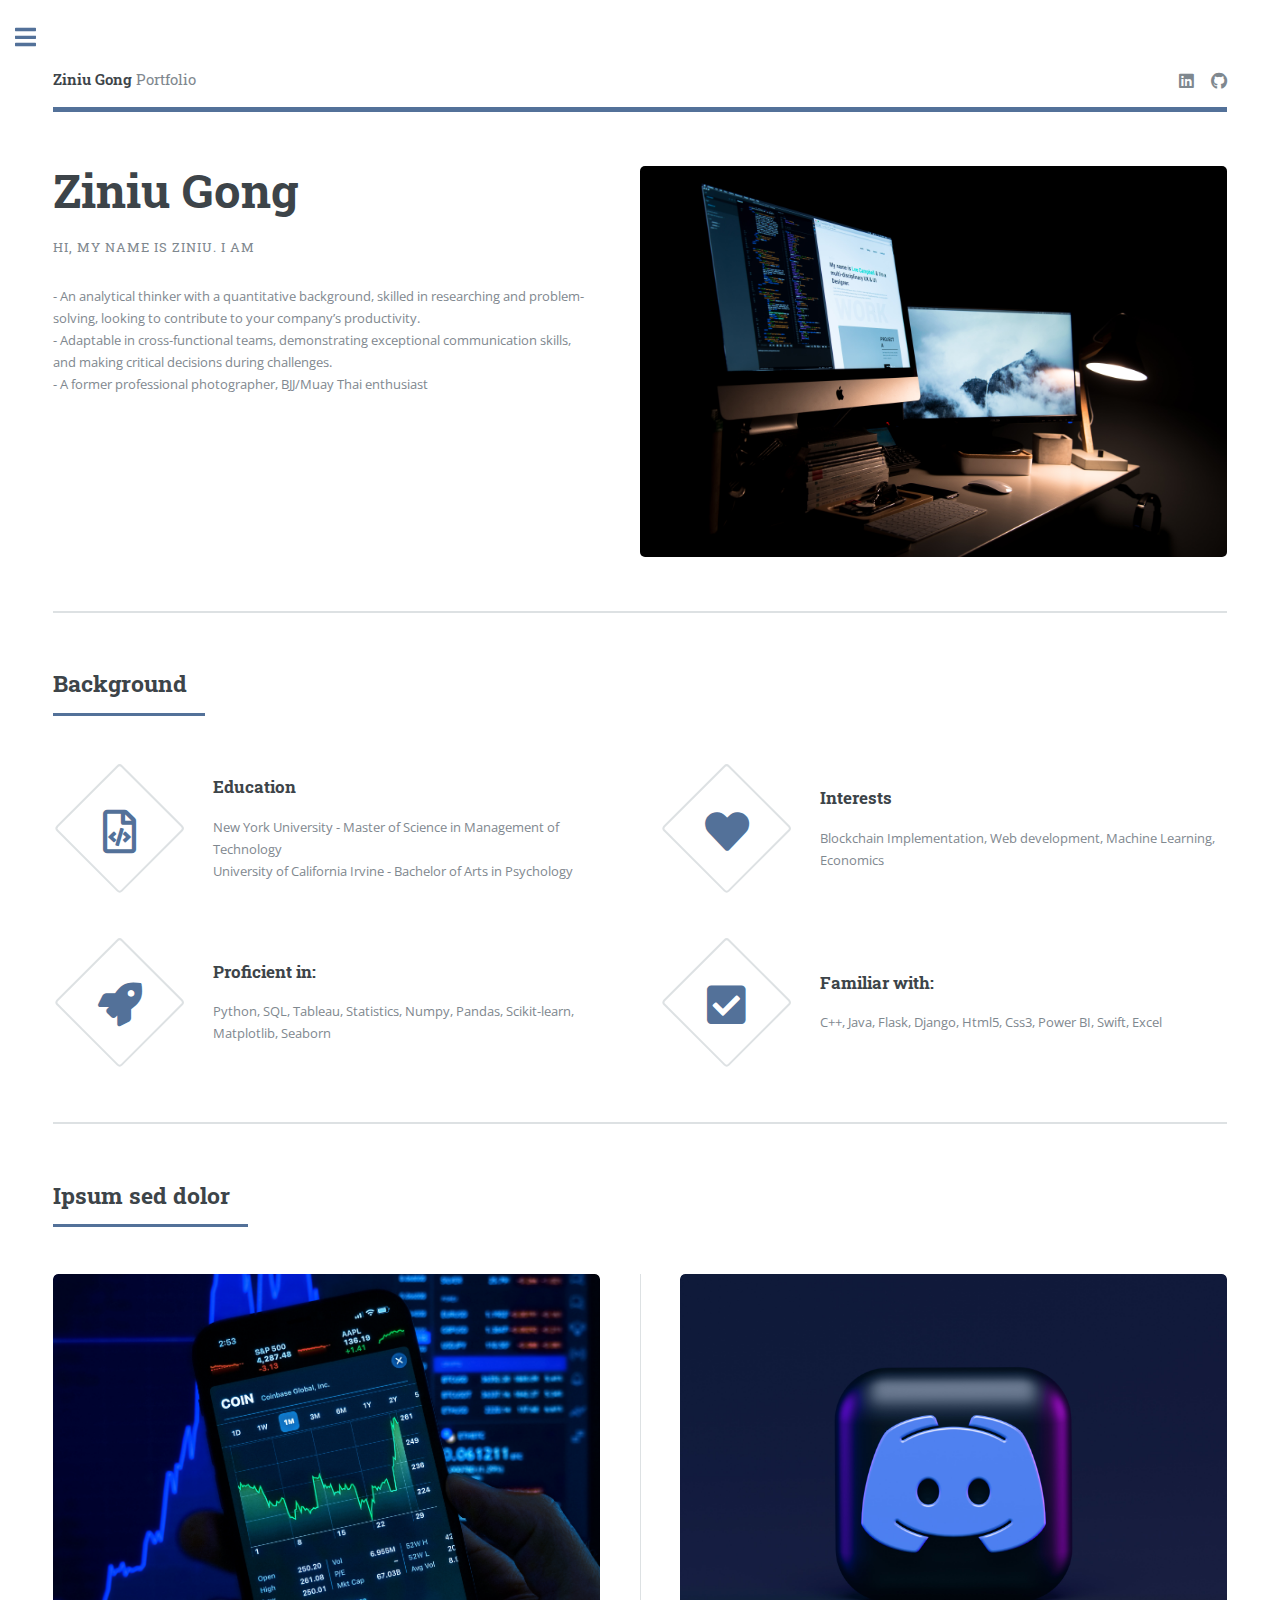
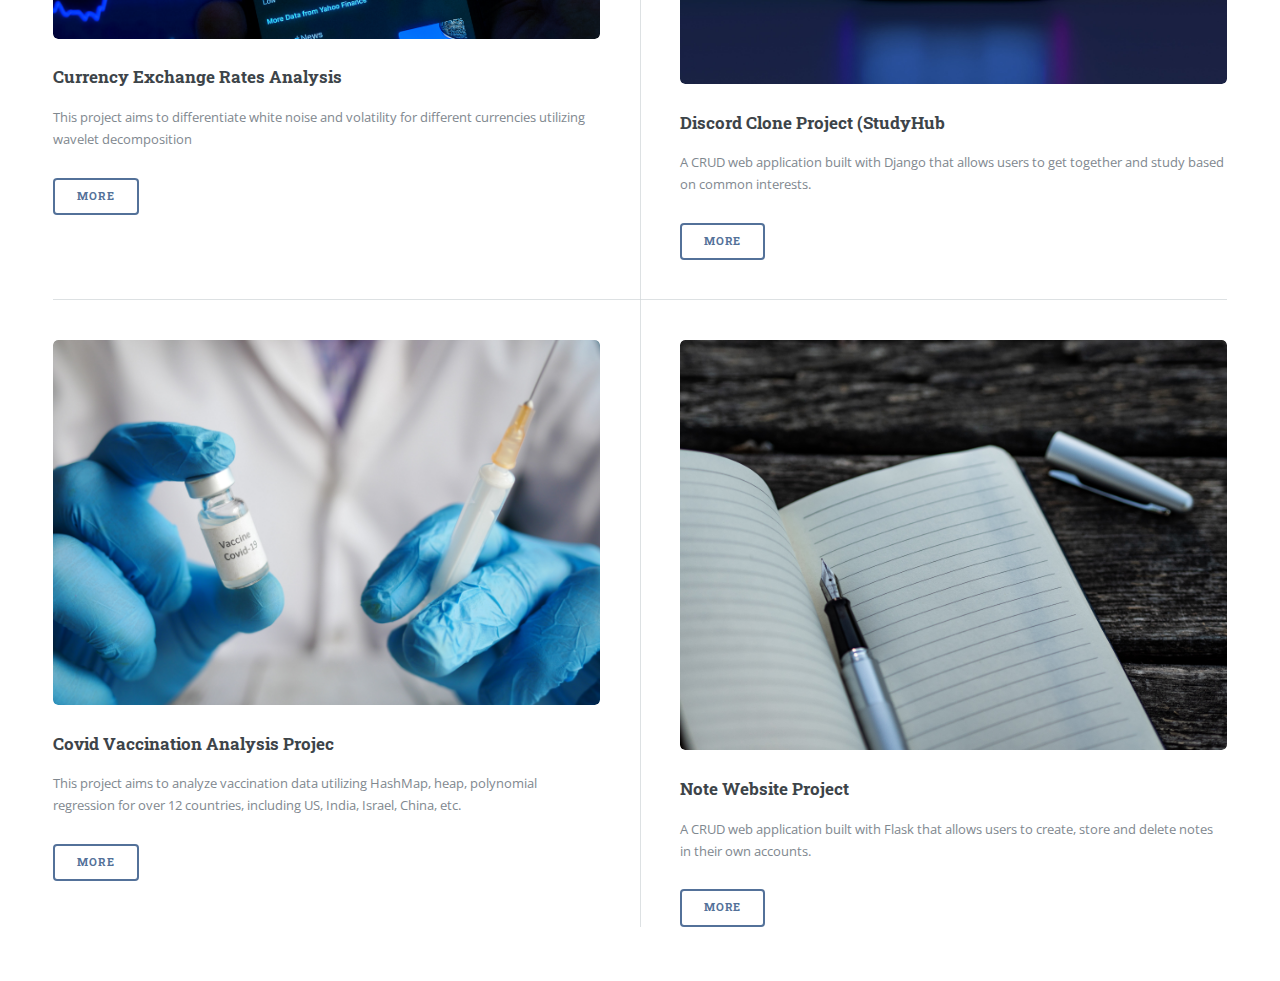
==== index.html @ 68c3d1ac "first commit" ====
<!DOCTYPE HTML>
<!--
	Editorial by HTML5 UP
	html5up.net | @ajlkn
	Free for personal and commercial use under the CCA 3.0 license (html5up.net/license)
-->
<html>
	<head>
		<title>Ziniu Gong</title>
		<meta charset="utf-8" />
		<meta name="viewport" content="width=device-width, initial-scale=1, user-scalable=no" />
		<link rel="stylesheet" href="assets/css/main.css" />
	</head>
	<body class="is-preload">

		<!-- Wrapper -->
			<div id="wrapper">

				<!-- Main -->
					<div id="main">
						<div class="inner">

							<!-- Header -->
								<header id="header">
									<a href="index.html" class="logo"><strong>Ziniu Gong</strong> Portfolio</a>
									<ul class="icons">

										<li><a href="https://www.linkedin.com/in/ziniu-gong-78813a186/" class="icon brands fa-linkedin"><span class="label">LinkedIn</span></a></li>
										<li><a href="https://github.com/gongzn" class="icon brands fa-github"><span class="label">Github</span></a></li>

									</ul>
								</header>

							<!-- Banner -->
								<section id="banner">
									<div class="content">
										<header>
											<h1>Ziniu Gong<br />
											</h1>
											<p>Hi, my name is Ziniu. I am</p>
										</header>
										<p>- An analytical thinker with a quantitative background, skilled in researching and problem-solving, looking to contribute to your company’s productivity.<br />
											- Adaptable in cross-functional teams, demonstrating exceptional communication skills, and making critical decisions during challenges. <br />
											- A former professional photographer, BJJ/Muay Thai enthusiast
											

										</p>
										<!-- <ul class="actions">
											<li><a href="#" class="button big">Projects</a></li>
										</ul> -->
									</div>
									<span class="image object">
										<img src="images/sub.jpg" alt="" />
									</span>
								</section>

							<!-- Section -->
								<section>
									<header class="major">
										<h2>Background</h2>
									</header>
									<div class="features">
										<article>
											<span class="icon fa-file-code"></span>
											<div class="content">
												<h3>Education</h3>
												<p>
													New York University - Master of Science in Management of Technology<br/>
													University of California Irvine - Bachelor of Arts in Psychology
												</p>
											</div>
										</article>
										<article>
											<span class="icon solid fa-heart"></span>
											<div class="content">
												<h3>Interests</h3>
												<p>Blockchain Implementation, Web development, Machine Learning, Economics</p>
											</div>
										</article>
										<article>
											<span class="icon solid fa-rocket"></span>
											<div class="content">
												<h3>Proficient in:</h3>
												<p>Python, SQL, Tableau, Statistics, Numpy, Pandas, Scikit-learn, Matplotlib, Seaborn </p>
											</div>
										</article>
										<article>
											<span class="icon solid fa-check-square"></span>
											<div class="content">
												<h3>Familiar with:</h3>
												<p>C++, Java, Flask, Django, Html5, Css3, Power BI, Swift, Excel</p>
											</div>
										</article>
									</div>
								</section>

							<!-- Section -->
								<section>
									<header class="major">
										<h2>Ipsum sed dolor</h2>
									</header>
									<div class="posts">
										<article>
											<a href="project_fin.html" class="image"><img src="images/finance.jpg" alt="" /></a>
											<h3>Currency Exchange Rates Analysis</h3>
											<p>This project aims to differentiate white noise and volatility for different currencies utilizing wavelet decomposition</p>			
											<ul class="actions">
												<li><a href="project_fin.html" class="button">More</a></li>
											</ul>
										</article>
										<article>
											<a href="project_dis.html" class="image"><img src="images/dis.jpg" alt="" /></a>
											<h3>Discord Clone Project (StudyHub</h3>
											<p>A CRUD web application built with Django that allows users to get together and study based on common interests.
												<ul class="actions">
												<li><a href="project_dis.html" class="button">More</a></li>
											</ul>
										</article>
										<article>
											<a href="project_vac.html" class="image"><img src="images/vac.jpg" alt="" /></a>
											<h3>Covid Vaccination Analysis Projec</h3>
											<p>This project aims to analyze vaccination data utilizing HashMap, heap, polynomial regression for over 12 countries, including US, India, Israel, China, etc. 
												<ul class="actions">
												<li><a href="project_vac.html" class="button">More</a></li>
											</ul>
										</article>
										<article>
											<a href="project_note.html" class="image"><img src="images/note.jpg" alt="" /></a>
											<h3>Note Website Project</h3>
											<p>A CRUD web application built with Flask that allows users to create, store and delete notes in their own accounts.
											</p>
											<ul class="actions">
												<li><a href="project_note.html" class="button">More</a></li>
											</ul>
										</article>
										
									</div>
								</section>

						</div>
					</div>

				<!-- Sidebar -->
					<div id="sidebar">
						<div class="inner">

							<!-- Search -->
								<!-- <section id="search" class="alt">
									<form method="post" action="#">
										<input type="text" name="query" id="query" placeholder="Search" />
									</form>
								</section> -->

							<!-- Menu -->
								<nav id="menu">
									<header class="major">
										<h2>Menu</h2>
									</header>
									<ul>
										<li><a href="index.html">Homepage</a></li>
										<!-- <li><a href="projects.html">Data Analytics</a></li> -->
										<!-- <li><a href="elements.html">Elements</a></li> -->
										<li>
											<span class="opener">Data Analytics Projects</span>
											<ul>
												<li><a href="project_fin.html">Currency Exchange Rates Analysis</a></li>
												<li><a href="project_vac.html">Covid Vaccination Analysis Project</a></li>
											</ul>
										</li>
										<li>
											<span class="opener">Data visualization (Tableau)</span>
											<ul>
												<li><a href="project_rev.html">Company Revenue Analysis</a></li>
												<li><a href="project_nba.html">Analysis of Modern NBA Trends</a></li>
											</ul>
										</li>

										<li>
											<span class="opener">Web Development Projects</span>
											<ul>
												<li><a href="project_note.html">To-do Website</a></li>
												<li><a href="project_dis.html">Discord Clone Project (StudyHub)</a></li>
											</ul>
										</li>
										<!-- <li><a href="#">Maximus Erat</a></li> -->
									</ul>
								</nav>

							<!-- Section -->
								

							<!-- Section -->
								<section>
									<header class="major">
										<h2>Contact</h2>
									</header>
									<p>Please shoot me an Email if there's any questions!</p>
									<ul class="contact">
										<li class="icon solid fa-envelope"><a href="#">gongzn15@gmail.com</a></li>
										<li class="icon solid fa-phone">(408) 628-8946</li>
										<li class="icon solid fa-home">
										Brooklyn, NY</li>
									</ul>
								</section>

							<!-- Footer -->
								<footer id="footer">
									<p class="copyright">&copy; Design: <a href="https://html5up.net">HTML5 UP</a>.</p>
								</footer>

						</div>
					</div>

			</div>

		<!-- Scripts -->
			<script src="assets/js/jquery.min.js"></script>
			<script src="assets/js/browser.min.js"></script>
			<script src="assets/js/breakpoints.min.js"></script>
			<script src="assets/js/util.js"></script>
			<script src="assets/js/main.js"></script>

	</body>
</html>
---- assets/css/main.css ----
@import url(fontawesome-all.min.css);
@import url("https://fonts.googleapis.com/css?family=Open+Sans:400,600,400italic,600italic|Roboto+Slab:400,700");
/*
	Editorial by HTML5 UP
	html5up.net | @ajlkn
	Free for personal and commercial use under the CCA 3.0 license (html5up.net/license)
*/
html, body, div, span, applet, object,
iframe, h1, h2, h3, h4, h5, h6, p, blockquote,
pre, a, abbr, acronym, address, big, cite,
code, del, dfn, em, img, ins, kbd, q, s, samp,
small, strike, strong, sub, sup, tt, var, b,
u, i, center, dl, dt, dd, ol, ul, li, fieldset,
form, label, legend, table, caption, tbody,
tfoot, thead, tr, th, td, article, aside,
canvas, details, embed, figure, figcaption,
footer, header, hgroup, menu, nav, output, ruby,
section, summary, time, mark, audio, video {
  margin: 0;
  padding: 0;
  border: 0;
  font-size: 100%;
  font: inherit;
  vertical-align: baseline; }

article, aside, details, figcaption, figure,
footer, header, hgroup, menu, nav, section {
  display: block; }

body {
  line-height: 1; }

ol, ul {
  list-style: none; }

blockquote, q {
  quotes: none; }
  blockquote:before, blockquote:after, q:before, q:after {
    content: '';
    content: none; }

table {
  border-collapse: collapse;
  border-spacing: 0; }

body {
  -webkit-text-size-adjust: none; }

mark {
  background-color: transparent;
  color: inherit; }

input::-moz-focus-inner {
  border: 0;
  padding: 0; }

input, select, textarea {
  -moz-appearance: none;
  -webkit-appearance: none;
  -ms-appearance: none;
  appearance: none; }

/* Basic */
@-ms-viewport {
  width: device-width; }

body {
  -ms-overflow-style: scrollbar; }

@media screen and (max-width: 480px) {
  html, body {
    min-width: 320px; } }

html {
  box-sizing: border-box; }

*, *:before, *:after {
  box-sizing: inherit; }

body {
  background: #ffffff; }
  body.is-preload *, body.is-preload *:before, body.is-preload *:after, body.is-resizing *, body.is-resizing *:before, body.is-resizing *:after {
    -moz-animation: none !important;
    -webkit-animation: none !important;
    -ms-animation: none !important;
    animation: none !important;
    -moz-transition: none !important;
    -webkit-transition: none !important;
    -ms-transition: none !important;
    transition: none !important; }

/* Type */
body, input, select, textarea {
  color: #7f888f;
  font-family: "Open Sans", sans-serif;
  font-size: 13pt;
  font-weight: 400;
  line-height: 1.65; }
  @media screen and (max-width: 1680px) {
    body, input, select, textarea {
      font-size: 11pt; } }
  @media screen and (max-width: 1280px) {
    body, input, select, textarea {
      font-size: 10pt; } }
  @media screen and (max-width: 360px) {
    body, input, select, textarea {
      font-size: 9pt; } }

a {
  -moz-transition: color 0.2s ease-in-out, border-bottom-color 0.2s ease-in-out;
  -webkit-transition: color 0.2s ease-in-out, border-bottom-color 0.2s ease-in-out;
  -ms-transition: color 0.2s ease-in-out, border-bottom-color 0.2s ease-in-out;
  transition: color 0.2s ease-in-out, border-bottom-color 0.2s ease-in-out;
  border-bottom: dotted 1px;
  color: #537199;
  text-decoration: none; }
  a:hover {
    border-bottom-color: #537199;
    color: #537199 !important; }
    a:hover strong {
      color: inherit; }

strong, b {
  color: #3d4449;
  font-weight: 600; }

em, i {
  font-style: italic; }

p {
  margin: 0 0 2em 0; }

h1, h2, h3, h4, h5, h6 {
  color: #3d4449;
  font-family: "Roboto Slab", serif;
  font-weight: 700;
  line-height: 1.5;
  margin: 0 0 1em 0; }
  h1 a, h2 a, h3 a, h4 a, h5 a, h6 a {
    color: inherit;
    text-decoration: none;
    border-bottom: 0; }

h1 {
  font-size: 4em;
  margin: 0 0 0.5em 0;
  line-height: 1.3; }

h2 {
  font-size: 1.75em; }

h3 {
  font-size: 1.25em; }

h4 {
  font-size: 1.1em; }

h5 {
  font-size: 0.9em; }

h6 {
  font-size: 0.7em; }

@media screen and (max-width: 1680px) {
  h1 {
    font-size: 3.5em; } }

@media screen and (max-width: 980px) {
  h1 {
    font-size: 3.25em; } }

@media screen and (max-width: 736px) {
  h1 {
    font-size: 2em;
    line-height: 1.4; }
  h2 {
    font-size: 1.5em; } }

sub {
  font-size: 0.8em;
  position: relative;
  top: 0.5em; }

sup {
  font-size: 0.8em;
  position: relative;
  top: -0.5em; }

blockquote {
  border-left: solid 3px rgba(210, 215, 217, 0.75);
  font-style: italic;
  margin: 0 0 2em 0;
  padding: 0.5em 0 0.5em 2em; }

code {
  background: rgba(230, 235, 237, 0.25);
  border-radius: 0.375em;
  border: solid 1px rgba(210, 215, 217, 0.75);
  font-family: "Courier New", monospace;
  font-size: 0.9em;
  margin: 0 0.25em;
  padding: 0.25em 0.65em; }

pre {
  -webkit-overflow-scrolling: touch;
  font-family: "Courier New", monospace;
  font-size: 0.9em;
  margin: 0 0 2em 0; }
  pre code {
    display: block;
    line-height: 1.75;
    padding: 1em 1.5em;
    overflow-x: auto; }

hr {
  border: 0;
  border-bottom: solid 1px rgba(210, 215, 217, 0.75);
  margin: 2em 0; }
  hr.major {
    margin: 3em 0; }

.align-left {
  text-align: left; }

.align-center {
  text-align: center; }

.align-right {
  text-align: right; }

/* Row */
.row {
  display: flex;
  flex-wrap: wrap;
  box-sizing: border-box;
  align-items: stretch; }
  .row > * {
    box-sizing: border-box; }
  .row.gtr-uniform > * > :last-child {
    margin-bottom: 0; }
  .row.aln-left {
    justify-content: flex-start; }
  .row.aln-center {
    justify-content: center; }
  .row.aln-right {
    justify-content: flex-end; }
  .row.aln-top {
    align-items: flex-start; }
  .row.aln-middle {
    align-items: center; }
  .row.aln-bottom {
    align-items: flex-end; }
  .row > .imp {
    order: -1; }
  .row > .col-1 {
    width: 8.33333%; }
  .row > .off-1 {
    margin-left: 8.33333%; }
  .row > .col-2 {
    width: 16.66667%; }
  .row > .off-2 {
    margin-left: 16.66667%; }
  .row > .col-3 {
    width: 25%; }
  .row > .off-3 {
    margin-left: 25%; }
  .row > .col-4 {
    width: 33.33333%; }
  .row > .off-4 {
    margin-left: 33.33333%; }
  .row > .col-5 {
    width: 41.66667%; }
  .row > .off-5 {
    margin-left: 41.66667%; }
  .row > .col-6 {
    width: 50%; }
  .row > .off-6 {
    margin-left: 50%; }
  .row > .col-7 {
    width: 58.33333%; }
  .row > .off-7 {
    margin-left: 58.33333%; }
  .row > .col-8 {
    width: 66.66667%; }
  .row > .off-8 {
    margin-left: 66.66667%; }
  .row > .col-9 {
    width: 75%; }
  .row > .off-9 {
    margin-left: 75%; }
  .row > .col-10 {
    width: 83.33333%; }
  .row > .off-10 {
    margin-left: 83.33333%; }
  .row > .col-11 {
    width: 91.66667%; }
  .row > .off-11 {
    margin-left: 91.66667%; }
  .row > .col-12 {
    width: 100%; }
  .row > .off-12 {
    margin-left: 100%; }
  .row.gtr-0 {
    margin-top: 0;
    margin-left: 0em; }
    .row.gtr-0 > * {
      padding: 0 0 0 0em; }
    .row.gtr-0.gtr-uniform {
      margin-top: 0em; }
      .row.gtr-0.gtr-uniform > * {
        padding-top: 0em; }
  .row.gtr-25 {
    margin-top: 0;
    margin-left: -0.375em; }
    .row.gtr-25 > * {
      padding: 0 0 0 0.375em; }
    .row.gtr-25.gtr-uniform {
      margin-top: -0.375em; }
      .row.gtr-25.gtr-uniform > * {
        padding-top: 0.375em; }
  .row.gtr-50 {
    margin-top: 0;
    margin-left: -0.75em; }
    .row.gtr-50 > * {
      padding: 0 0 0 0.75em; }
    .row.gtr-50.gtr-uniform {
      margin-top: -0.75em; }
      .row.gtr-50.gtr-uniform > * {
        padding-top: 0.75em; }
  .row {
    margin-top: 0;
    margin-left: -1.5em; }
    .row > * {
      padding: 0 0 0 1.5em; }
    .row.gtr-uniform {
      margin-top: -1.5em; }
      .row.gtr-uniform > * {
        padding-top: 1.5em; }
  .row.gtr-150 {
    margin-top: 0;
    margin-left: -2.25em; }
    .row.gtr-150 > * {
      padding: 0 0 0 2.25em; }
    .row.gtr-150.gtr-uniform {
      margin-top: -2.25em; }
      .row.gtr-150.gtr-uniform > * {
        padding-top: 2.25em; }
  .row.gtr-200 {
    margin-top: 0;
    margin-left: -3em; }
    .row.gtr-200 > * {
      padding: 0 0 0 3em; }
    .row.gtr-200.gtr-uniform {
      margin-top: -3em; }
      .row.gtr-200.gtr-uniform > * {
        padding-top: 3em; }
  @media screen and (max-width: 1680px) {
    .row {
      display: flex;
      flex-wrap: wrap;
      box-sizing: border-box;
      align-items: stretch; }
      .row > * {
        box-sizing: border-box; }
      .row.gtr-uniform > * > :last-child {
        margin-bottom: 0; }
      .row.aln-left {
        justify-content: flex-start; }
      .row.aln-center {
        justify-content: center; }
      .row.aln-right {
        justify-content: flex-end; }
      .row.aln-top {
        align-items: flex-start; }
      .row.aln-middle {
        align-items: center; }
      .row.aln-bottom {
        align-items: flex-end; }
      .row > .imp-xlarge {
        order: -1; }
      .row > .col-1-xlarge {
        width: 8.33333%; }
      .row > .off-1-xlarge {
        margin-left: 8.33333%; }
      .row > .col-2-xlarge {
        width: 16.66667%; }
      .row > .off-2-xlarge {
        margin-left: 16.66667%; }
      .row > .col-3-xlarge {
        width: 25%; }
      .row > .off-3-xlarge {
        margin-left: 25%; }
      .row > .col-4-xlarge {
        width: 33.33333%; }
      .row > .off-4-xlarge {
        margin-left: 33.33333%; }
      .row > .col-5-xlarge {
        width: 41.66667%; }
      .row > .off-5-xlarge {
        margin-left: 41.66667%; }
      .row > .col-6-xlarge {
        width: 50%; }
      .row > .off-6-xlarge {
        margin-left: 50%; }
      .row > .col-7-xlarge {
        width: 58.33333%; }
      .row > .off-7-xlarge {
        margin-left: 58.33333%; }
      .row > .col-8-xlarge {
        width: 66.66667%; }
      .row > .off-8-xlarge {
        margin-left: 66.66667%; }
      .row > .col-9-xlarge {
        width: 75%; }
      .row > .off-9-xlarge {
        margin-left: 75%; }
      .row > .col-10-xlarge {
        width: 83.33333%; }
      .row > .off-10-xlarge {
        margin-left: 83.33333%; }
      .row > .col-11-xlarge {
        width: 91.66667%; }
      .row > .off-11-xlarge {
        margin-left: 91.66667%; }
      .row > .col-12-xlarge {
        width: 100%; }
      .row > .off-12-xlarge {
        margin-left: 100%; }
      .row.gtr-0 {
        margin-top: 0;
        margin-left: 0em; }
        .row.gtr-0 > * {
          padding: 0 0 0 0em; }
        .row.gtr-0.gtr-uniform {
          margin-top: 0em; }
          .row.gtr-0.gtr-uniform > * {
            padding-top: 0em; }
      .row.gtr-25 {
        margin-top: 0;
        margin-left: -0.375em; }
        .row.gtr-25 > * {
          padding: 0 0 0 0.375em; }
        .row.gtr-25.gtr-uniform {
          margin-top: -0.375em; }
          .row.gtr-25.gtr-uniform > * {
            padding-top: 0.375em; }
      .row.gtr-50 {
        margin-top: 0;
        margin-left: -0.75em; }
        .row.gtr-50 > * {
          padding: 0 0 0 0.75em; }
        .row.gtr-50.gtr-uniform {
          margin-top: -0.75em; }
          .row.gtr-50.gtr-uniform > * {
            padding-top: 0.75em; }
      .row {
        margin-top: 0;
        margin-left: -1.5em; }
        .row > * {
          padding: 0 0 0 1.5em; }
        .row.gtr-uniform {
          margin-top: -1.5em; }
          .row.gtr-uniform > * {
            padding-top: 1.5em; }
      .row.gtr-150 {
        margin-top: 0;
        margin-left: -2.25em; }
        .row.gtr-150 > * {
          padding: 0 0 0 2.25em; }
        .row.gtr-150.gtr-uniform {
          margin-top: -2.25em; }
          .row.gtr-150.gtr-uniform > * {
            padding-top: 2.25em; }
      .row.gtr-200 {
        margin-top: 0;
        margin-left: -3em; }
        .row.gtr-200 > * {
          padding: 0 0 0 3em; }
        .row.gtr-200.gtr-uniform {
          margin-top: -3em; }
          .row.gtr-200.gtr-uniform > * {
            padding-top: 3em; } }
  @media screen and (max-width: 1280px) {
    .row {
      display: flex;
      flex-wrap: wrap;
      box-sizing: border-box;
      align-items: stretch; }
      .row > * {
        box-sizing: border-box; }
      .row.gtr-uniform > * > :last-child {
        margin-bottom: 0; }
      .row.aln-left {
        justify-content: flex-start; }
      .row.aln-center {
        justify-content: center; }
      .row.aln-right {
        justify-content: flex-end; }
      .row.aln-top {
        align-items: flex-start; }
      .row.aln-middle {
        align-items: center; }
      .row.aln-bottom {
        align-items: flex-end; }
      .row > .imp-large {
        order: -1; }
      .row > .col-1-large {
        width: 8.33333%; }
      .row > .off-1-large {
        margin-left: 8.33333%; }
      .row > .col-2-large {
        width: 16.66667%; }
      .row > .off-2-large {
        margin-left: 16.66667%; }
      .row > .col-3-large {
        width: 25%; }
      .row > .off-3-large {
        margin-left: 25%; }
      .row > .col-4-large {
        width: 33.33333%; }
      .row > .off-4-large {
        margin-left: 33.33333%; }
      .row > .col-5-large {
        width: 41.66667%; }
      .row > .off-5-large {
        margin-left: 41.66667%; }
      .row > .col-6-large {
        width: 50%; }
      .row > .off-6-large {
        margin-left: 50%; }
      .row > .col-7-large {
        width: 58.33333%; }
      .row > .off-7-large {
        margin-left: 58.33333%; }
      .row > .col-8-large {
        width: 66.66667%; }
      .row > .off-8-large {
        margin-left: 66.66667%; }
      .row > .col-9-large {
        width: 75%; }
      .row > .off-9-large {
        margin-left: 75%; }
      .row > .col-10-large {
        width: 83.33333%; }
      .row > .off-10-large {
        margin-left: 83.33333%; }
      .row > .col-11-large {
        width: 91.66667%; }
      .row > .off-11-large {
        margin-left: 91.66667%; }
      .row > .col-12-large {
        width: 100%; }
      .row > .off-12-large {
        margin-left: 100%; }
      .row.gtr-0 {
        margin-top: 0;
        margin-left: 0em; }
        .row.gtr-0 > * {
          padding: 0 0 0 0em; }
        .row.gtr-0.gtr-uniform {
          margin-top: 0em; }
          .row.gtr-0.gtr-uniform > * {
            padding-top: 0em; }
      .row.gtr-25 {
        margin-top: 0;
        margin-left: -0.375em; }
        .row.gtr-25 > * {
          padding: 0 0 0 0.375em; }
        .row.gtr-25.gtr-uniform {
          margin-top: -0.375em; }
          .row.gtr-25.gtr-uniform > * {
            padding-top: 0.375em; }
      .row.gtr-50 {
        margin-top: 0;
        margin-left: -0.75em; }
        .row.gtr-50 > * {
          padding: 0 0 0 0.75em; }
        .row.gtr-50.gtr-uniform {
          margin-top: -0.75em; }
          .row.gtr-50.gtr-uniform > * {
            padding-top: 0.75em; }
      .row {
        margin-top: 0;
        margin-left: -1.5em; }
        .row > * {
          padding: 0 0 0 1.5em; }
        .row.gtr-uniform {
          margin-top: -1.5em; }
          .row.gtr-uniform > * {
            padding-top: 1.5em; }
      .row.gtr-150 {
        margin-top: 0;
        margin-left: -2.25em; }
        .row.gtr-150 > * {
          padding: 0 0 0 2.25em; }
        .row.gtr-150.gtr-uniform {
          margin-top: -2.25em; }
          .row.gtr-150.gtr-uniform > * {
            padding-top: 2.25em; }
      .row.gtr-200 {
        margin-top: 0;
        margin-left: -3em; }
        .row.gtr-200 > * {
          padding: 0 0 0 3em; }
        .row.gtr-200.gtr-uniform {
          margin-top: -3em; }
          .row.gtr-200.gtr-uniform > * {
            padding-top: 3em; } }
  @media screen and (max-width: 980px) {
    .row {
      display: flex;
      flex-wrap: wrap;
      box-sizing: border-box;
      align-items: stretch; }
      .row > * {
        box-sizing: border-box; }
      .row.gtr-uniform > * > :last-child {
        margin-bottom: 0; }
      .row.aln-left {
        justify-content: flex-start; }
      .row.aln-center {
        justify-content: center; }
      .row.aln-right {
        justify-content: flex-end; }
      .row.aln-top {
        align-items: flex-start; }
      .row.aln-middle {
        align-items: center; }
      .row.aln-bottom {
        align-items: flex-end; }
      .row > .imp-medium {
        order: -1; }
      .row > .col-1-medium {
        width: 8.33333%; }
      .row > .off-1-medium {
        margin-left: 8.33333%; }
      .row > .col-2-medium {
        width: 16.66667%; }
      .row > .off-2-medium {
        margin-left: 16.66667%; }
      .row > .col-3-medium {
        width: 25%; }
      .row > .off-3-medium {
        margin-left: 25%; }
      .row > .col-4-medium {
        width: 33.33333%; }
      .row > .off-4-medium {
        margin-left: 33.33333%; }
      .row > .col-5-medium {
        width: 41.66667%; }
      .row > .off-5-medium {
        margin-left: 41.66667%; }
      .row > .col-6-medium {
        width: 50%; }
      .row > .off-6-medium {
        margin-left: 50%; }
      .row > .col-7-medium {
        width: 58.33333%; }
      .row > .off-7-medium {
        margin-left: 58.33333%; }
      .row > .col-8-medium {
        width: 66.66667%; }
      .row > .off-8-medium {
        margin-left: 66.66667%; }
      .row > .col-9-medium {
        width: 75%; }
      .row > .off-9-medium {
        margin-left: 75%; }
      .row > .col-10-medium {
        width: 83.33333%; }
      .row > .off-10-medium {
        margin-left: 83.33333%; }
      .row > .col-11-medium {
        width: 91.66667%; }
      .row > .off-11-medium {
        margin-left: 91.66667%; }
      .row > .col-12-medium {
        width: 100%; }
      .row > .off-12-medium {
        margin-left: 100%; }
      .row.gtr-0 {
        margin-top: 0;
        margin-left: 0em; }
        .row.gtr-0 > * {
          padding: 0 0 0 0em; }
        .row.gtr-0.gtr-uniform {
          margin-top: 0em; }
          .row.gtr-0.gtr-uniform > * {
            padding-top: 0em; }
      .row.gtr-25 {
        margin-top: 0;
        margin-left: -0.375em; }
        .row.gtr-25 > * {
          padding: 0 0 0 0.375em; }
        .row.gtr-25.gtr-uniform {
          margin-top: -0.375em; }
          .row.gtr-25.gtr-uniform > * {
            padding-top: 0.375em; }
      .row.gtr-50 {
        margin-top: 0;
        margin-left: -0.75em; }
        .row.gtr-50 > * {
          padding: 0 0 0 0.75em; }
        .row.gtr-50.gtr-uniform {
          margin-top: -0.75em; }
          .row.gtr-50.gtr-uniform > * {
            padding-top: 0.75em; }
      .row {
        margin-top: 0;
        margin-left: -1.5em; }
        .row > * {
          padding: 0 0 0 1.5em; }
        .row.gtr-uniform {
          margin-top: -1.5em; }
          .row.gtr-uniform > * {
            padding-top: 1.5em; }
      .row.gtr-150 {
        margin-top: 0;
        margin-left: -2.25em; }
        .row.gtr-150 > * {
          padding: 0 0 0 2.25em; }
        .row.gtr-150.gtr-uniform {
          margin-top: -2.25em; }
          .row.gtr-150.gtr-uniform > * {
            padding-top: 2.25em; }
      .row.gtr-200 {
        margin-top: 0;
        margin-left: -3em; }
        .row.gtr-200 > * {
          padding: 0 0 0 3em; }
        .row.gtr-200.gtr-uniform {
          margin-top: -3em; }
          .row.gtr-200.gtr-uniform > * {
            padding-top: 3em; } }
  @media screen and (max-width: 736px) {
    .row {
      display: flex;
      flex-wrap: wrap;
      box-sizing: border-box;
      align-items: stretch; }
      .row > * {
        box-sizing: border-box; }
      .row.gtr-uniform > * > :last-child {
        margin-bottom: 0; }
      .row.aln-left {
        justify-content: flex-start; }
      .row.aln-center {
        justify-content: center; }
      .row.aln-right {
        justify-content: flex-end; }
      .row.aln-top {
        align-items: flex-start; }
      .row.aln-middle {
        align-items: center; }
      .row.aln-bottom {
        align-items: flex-end; }
      .row > .imp-small {
        order: -1; }
      .row > .col-1-small {
        width: 8.33333%; }
      .row > .off-1-small {
        margin-left: 8.33333%; }
      .row > .col-2-small {
        width: 16.66667%; }
      .row > .off-2-small {
        margin-left: 16.66667%; }
      .row > .col-3-small {
        width: 25%; }
      .row > .off-3-small {
        margin-left: 25%; }
      .row > .col-4-small {
        width: 33.33333%; }
      .row > .off-4-small {
        margin-left: 33.33333%; }
      .row > .col-5-small {
        width: 41.66667%; }
      .row > .off-5-small {
        margin-left: 41.66667%; }
      .row > .col-6-small {
        width: 50%; }
      .row > .off-6-small {
        margin-left: 50%; }
      .row > .col-7-small {
        width: 58.33333%; }
      .row > .off-7-small {
        margin-left: 58.33333%; }
      .row > .col-8-small {
        width: 66.66667%; }
      .row > .off-8-small {
        margin-left: 66.66667%; }
      .row > .col-9-small {
        width: 75%; }
      .row > .off-9-small {
        margin-left: 75%; }
      .row > .col-10-small {
        width: 83.33333%; }
      .row > .off-10-small {
        margin-left: 83.33333%; }
      .row > .col-11-small {
        width: 91.66667%; }
      .row > .off-11-small {
        margin-left: 91.66667%; }
      .row > .col-12-small {
        width: 100%; }
      .row > .off-12-small {
        margin-left: 100%; }
      .row.gtr-0 {
        margin-top: 0;
        margin-left: 0em; }
        .row.gtr-0 > * {
          padding: 0 0 0 0em; }
        .row.gtr-0.gtr-uniform {
          margin-top: 0em; }
          .row.gtr-0.gtr-uniform > * {
            padding-top: 0em; }
      .row.gtr-25 {
        margin-top: 0;
        margin-left: -0.375em; }
        .row.gtr-25 > * {
          padding: 0 0 0 0.375em; }
        .row.gtr-25.gtr-uniform {
          margin-top: -0.375em; }
          .row.gtr-25.gtr-uniform > * {
            padding-top: 0.375em; }
      .row.gtr-50 {
        margin-top: 0;
        margin-left: -0.75em; }
        .row.gtr-50 > * {
          padding: 0 0 0 0.75em; }
        .row.gtr-50.gtr-uniform {
          margin-top: -0.75em; }
          .row.gtr-50.gtr-uniform > * {
            padding-top: 0.75em; }
      .row {
        margin-top: 0;
        margin-left: -1.5em; }
        .row > * {
          padding: 0 0 0 1.5em; }
        .row.gtr-uniform {
          margin-top: -1.5em; }
          .row.gtr-uniform > * {
            padding-top: 1.5em; }
      .row.gtr-150 {
        margin-top: 0;
        margin-left: -2.25em; }
        .row.gtr-150 > * {
          padding: 0 0 0 2.25em; }
        .row.gtr-150.gtr-uniform {
          margin-top: -2.25em; }
          .row.gtr-150.gtr-uniform > * {
            padding-top: 2.25em; }
      .row.gtr-200 {
        margin-top: 0;
        margin-left: -3em; }
        .row.gtr-200 > * {
          padding: 0 0 0 3em; }
        .row.gtr-200.gtr-uniform {
          margin-top: -3em; }
          .row.gtr-200.gtr-uniform > * {
            padding-top: 3em; } }
  @media screen and (max-width: 480px) {
    .row {
      display: flex;
      flex-wrap: wrap;
      box-sizing: border-box;
      align-items: stretch; }
      .row > * {
        box-sizing: border-box; }
      .row.gtr-uniform > * > :last-child {
        margin-bottom: 0; }
      .row.aln-left {
        justify-content: flex-start; }
      .row.aln-center {
        justify-content: center; }
      .row.aln-right {
        justify-content: flex-end; }
      .row.aln-top {
        align-items: flex-start; }
      .row.aln-middle {
        align-items: center; }
      .row.aln-bottom {
        align-items: flex-end; }
      .row > .imp-xsmall {
        order: -1; }
      .row > .col-1-xsmall {
        width: 8.33333%; }
      .row > .off-1-xsmall {
        margin-left: 8.33333%; }
      .row > .col-2-xsmall {
        width: 16.66667%; }
      .row > .off-2-xsmall {
        margin-left: 16.66667%; }
      .row > .col-3-xsmall {
        width: 25%; }
      .row > .off-3-xsmall {
        margin-left: 25%; }
      .row > .col-4-xsmall {
        width: 33.33333%; }
      .row > .off-4-xsmall {
        margin-left: 33.33333%; }
      .row > .col-5-xsmall {
        width: 41.66667%; }
      .row > .off-5-xsmall {
        margin-left: 41.66667%; }
      .row > .col-6-xsmall {
        width: 50%; }
      .row > .off-6-xsmall {
        margin-left: 50%; }
      .row > .col-7-xsmall {
        width: 58.33333%; }
      .row > .off-7-xsmall {
        margin-left: 58.33333%; }
      .row > .col-8-xsmall {
        width: 66.66667%; }
      .row > .off-8-xsmall {
        margin-left: 66.66667%; }
      .row > .col-9-xsmall {
        width: 75%; }
      .row > .off-9-xsmall {
        margin-left: 75%; }
      .row > .col-10-xsmall {
        width: 83.33333%; }
      .row > .off-10-xsmall {
        margin-left: 83.33333%; }
      .row > .col-11-xsmall {
        width: 91.66667%; }
      .row > .off-11-xsmall {
        margin-left: 91.66667%; }
      .row > .col-12-xsmall {
        width: 100%; }
      .row > .off-12-xsmall {
        margin-left: 100%; }
      .row.gtr-0 {
        margin-top: 0;
        margin-left: 0em; }
        .row.gtr-0 > * {
          padding: 0 0 0 0em; }
        .row.gtr-0.gtr-uniform {
          margin-top: 0em; }
          .row.gtr-0.gtr-uniform > * {
            padding-top: 0em; }
      .row.gtr-25 {
        margin-top: 0;
        margin-left: -0.375em; }
        .row.gtr-25 > * {
          padding: 0 0 0 0.375em; }
        .row.gtr-25.gtr-uniform {
          margin-top: -0.375em; }
          .row.gtr-25.gtr-uniform > * {
            padding-top: 0.375em; }
      .row.gtr-50 {
        margin-top: 0;
        margin-left: -0.75em; }
        .row.gtr-50 > * {
          padding: 0 0 0 0.75em; }
        .row.gtr-50.gtr-uniform {
          margin-top: -0.75em; }
          .row.gtr-50.gtr-uniform > * {
            padding-top: 0.75em; }
      .row {
        margin-top: 0;
        margin-left: -1.5em; }
        .row > * {
          padding: 0 0 0 1.5em; }
        .row.gtr-uniform {
          margin-top: -1.5em; }
          .row.gtr-uniform > * {
            padding-top: 1.5em; }
      .row.gtr-150 {
        margin-top: 0;
        margin-left: -2.25em; }
        .row.gtr-150 > * {
          padding: 0 0 0 2.25em; }
        .row.gtr-150.gtr-uniform {
          margin-top: -2.25em; }
          .row.gtr-150.gtr-uniform > * {
            padding-top: 2.25em; }
      .row.gtr-200 {
        margin-top: 0;
        margin-left: -3em; }
        .row.gtr-200 > * {
          padding: 0 0 0 3em; }
        .row.gtr-200.gtr-uniform {
          margin-top: -3em; }
          .row.gtr-200.gtr-uniform > * {
            padding-top: 3em; } }

/* Section/Article */
section.special, article.special {
  text-align: center; }

header p {
  font-family: "Roboto Slab", serif;
  font-size: 1em;
  font-weight: 400;
  letter-spacing: 0.075em;
  margin-top: -0.5em;
  text-transform: uppercase; }

header.major > :last-child {
  border-bottom: solid 3px #537199;
  display: inline-block;
  margin: 0 0 2em 0;
  padding: 0 0.75em 0.5em 0; }

header.main > :last-child {
  margin: 0 0 1em 0; }

/* Form */
form {
  margin: 0 0 2em 0; }

label {
  color: #3d4449;
  display: block;
  font-size: 0.9em;
  font-weight: 600;
  margin: 0 0 1em 0; }

input[type="text"],
input[type="password"],
input[type="email"],
input[type="tel"],
input[type="search"],
input[type="url"],
select,
textarea {
  -moz-appearance: none;
  -webkit-appearance: none;
  -ms-appearance: none;
  appearance: none;
  background: #ffffff;
  border-radius: 0.375em;
  border: none;
  border: solid 1px rgba(210, 215, 217, 0.75);
  color: inherit;
  display: block;
  outline: 0;
  padding: 0 1em;
  text-decoration: none;
  width: 100%; }
  input[type="text"]:invalid,
  input[type="password"]:invalid,
  input[type="email"]:invalid,
  input[type="tel"]:invalid,
  input[type="search"]:invalid,
  input[type="url"]:invalid,
  select:invalid,
  textarea:invalid {
    box-shadow: none; }
  input[type="text"]:focus,
  input[type="password"]:focus,
  input[type="email"]:focus,
  input[type="tel"]:focus,
  input[type="search"]:focus,
  input[type="url"]:focus,
  select:focus,
  textarea:focus {
    border-color: #537199;
    box-shadow: 0 0 0 1px #537199; }

select {
  background-image: url("data:image/svg+xml;charset=utf8,%3Csvg xmlns='http://www.w3.org/2000/svg' width='40' height='40' preserveAspectRatio='none' viewBox='0 0 40 40'%3E%3Cpath d='M9.4,12.3l10.4,10.4l10.4-10.4c0.2-0.2,0.5-0.4,0.9-0.4c0.3,0,0.6,0.1,0.9,0.4l3.3,3.3c0.2,0.2,0.4,0.5,0.4,0.9 c0,0.4-0.1,0.6-0.4,0.9L20.7,31.9c-0.2,0.2-0.5,0.4-0.9,0.4c-0.3,0-0.6-0.1-0.9-0.4L4.3,17.3c-0.2-0.2-0.4-0.5-0.4-0.9 c0-0.4,0.1-0.6,0.4-0.9l3.3-3.3c0.2-0.2,0.5-0.4,0.9-0.4S9.1,12.1,9.4,12.3z' fill='rgba(210, 215, 217, 0.75)' /%3E%3C/svg%3E");
  background-size: 1.25em;
  background-repeat: no-repeat;
  background-position: calc(100% - 1em) center;
  height: 2.75em;
  padding-right: 2.75em;
  text-overflow: ellipsis; }
  select option {
    color: #3d4449;
    background: #ffffff; }
  select:focus::-ms-value {
    background-color: transparent; }
  select::-ms-expand {
    display: none; }

input[type="text"],
input[type="password"],
input[type="email"],
input[type="tel"],
input[type="search"],
input[type="url"],
select {
  height: 2.75em; }

textarea {
  padding: 0.75em 1em; }

input[type="checkbox"],
input[type="radio"] {
  -moz-appearance: none;
  -webkit-appearance: none;
  -ms-appearance: none;
  appearance: none;
  display: block;
  float: left;
  margin-right: -2em;
  opacity: 0;
  width: 1em;
  z-index: -1; }
  input[type="checkbox"] + label,
  input[type="radio"] + label {
    text-decoration: none;
    color: #7f888f;
    cursor: pointer;
    display: inline-block;
    font-size: 1em;
    font-weight: 400;
    padding-left: 2.4em;
    padding-right: 0.75em;
    position: relative; }
    input[type="checkbox"] + label:before,
    input[type="radio"] + label:before {
      -moz-osx-font-smoothing: grayscale;
      -webkit-font-smoothing: antialiased;
      display: inline-block;
      font-style: normal;
      font-variant: normal;
      text-rendering: auto;
      line-height: 1;
      text-transform: none !important;
      font-family: 'Font Awesome 5 Free';
      font-weight: 900; }
    input[type="checkbox"] + label:before,
    input[type="radio"] + label:before {
      background: #ffffff;
      border-radius: 0.375em;
      border: solid 1px rgba(210, 215, 217, 0.75);
      content: '';
      display: inline-block;
      font-size: 0.8em;
      height: 2.0625em;
      left: 0;
      line-height: 2.0625em;
      position: absolute;
      text-align: center;
      top: 0;
      width: 2.0625em; }
  input[type="checkbox"]:checked + label:before,
  input[type="radio"]:checked + label:before {
    background: #3d4449;
    border-color: #3d4449;
    color: #ffffff;
    content: '\f00c'; }
  input[type="checkbox"]:focus + label:before,
  input[type="radio"]:focus + label:before {
    border-color: #537199;
    box-shadow: 0 0 0 1px #537199; }

input[type="checkbox"] + label:before {
  border-radius: 0.375em; }

input[type="radio"] + label:before {
  border-radius: 100%; }

::-webkit-input-placeholder {
  color: #9fa3a6 !important;
  opacity: 1.0; }

:-moz-placeholder {
  color: #9fa3a6 !important;
  opacity: 1.0; }

::-moz-placeholder {
  color: #9fa3a6 !important;
  opacity: 1.0; }

:-ms-input-placeholder {
  color: #9fa3a6 !important;
  opacity: 1.0; }

/* Box */
.box {
  border-radius: 0.375em;
  border: solid 1px rgba(210, 215, 217, 0.75);
  margin-bottom: 2em;
  padding: 1.5em; }
  .box > :last-child,
  .box > :last-child > :last-child,
  .box > :last-child > :last-child > :last-child {
    margin-bottom: 0; }
  .box.alt {
    border: 0;
    border-radius: 0;
    padding: 0; }

/* Icon */
.icon {
  text-decoration: none;
  border-bottom: none;
  position: relative; }
  .icon:before {
    -moz-osx-font-smoothing: grayscale;
    -webkit-font-smoothing: antialiased;
    display: inline-block;
    font-style: normal;
    font-variant: normal;
    text-rendering: auto;
    line-height: 1;
    text-transform: none !important;
    font-family: 'Font Awesome 5 Free';
    font-weight: 400; }
  .icon > .label {
    display: none; }
  .icon:before {
    line-height: inherit; }
  .icon.solid:before {
    font-weight: 900; }
  .icon.brands:before {
    font-family: 'Font Awesome 5 Brands'; }

/* Image */
.image {
  border-radius: 0.375em;
  border: 0;
  display: inline-block;
  position: relative; }
  .image img {
    border-radius: 0.375em;
    display: block; }
  .image.left, .image.right {
    max-width: 40%; }
    .image.left img, .image.right img {
      width: 100%; }
  .image.left {
    float: left;
    padding: 0 1.5em 1em 0;
    top: 0.25em; }
  .image.right {
    float: right;
    padding: 0 0 1em 1.5em;
    top: 0.25em; }
  .image.fit {
    display: block;
    margin: 0 0 2em 0;
    width: 100%; }
    .image.fit img {
      width: 100%; }
  .image.main {
    display: block;
    margin: 0 0 0.5em 0;
    width: 100%; }
    .image.main img {
      width: 100%; }

a.image {
  overflow: hidden; }
  a.image img {
    -moz-transition: -moz-transform 0.2s ease;
    -webkit-transition: -webkit-transform 0.2s ease;
    -ms-transition: -ms-transform 0.2s ease;
    transition: transform 0.2s ease; }
  a.image:hover img {
    -moz-transform: scale(1.075);
    -webkit-transform: scale(1.075);
    -ms-transform: scale(1.075);
    transform: scale(1.075); }

/* List */
ol {
  list-style: decimal;
  margin: 0 0 2em 0;
  padding-left: 1.25em; }
  ol li {
    padding-left: 0.25em; }

ul {
  list-style: disc;
  margin: 0 0 2em 0;
  padding-left: 1em; }
  ul li {
    padding-left: 0.5em; }
  ul.alt {
    list-style: none;
    padding-left: 0; }
    ul.alt li {
      border-top: solid 1px rgba(210, 215, 217, 0.75);
      padding: 0.5em 0; }
      ul.alt li:first-child {
        border-top: 0;
        padding-top: 0; }

dl {
  margin: 0 0 2em 0; }
  dl dt {
    display: block;
    font-weight: 600;
    margin: 0 0 1em 0; }
  dl dd {
    margin-left: 2em; }

/* Actions */
ul.actions {
  display: -moz-flex;
  display: -webkit-flex;
  display: -ms-flex;
  display: flex;
  cursor: default;
  list-style: none;
  margin-left: -1em;
  padding-left: 0; }
  ul.actions li {
    padding: 0 0 0 1em;
    vertical-align: middle; }
  ul.actions.special {
    -moz-justify-content: center;
    -webkit-justify-content: center;
    -ms-justify-content: center;
    justify-content: center;
    width: 100%;
    margin-left: 0; }
    ul.actions.special li:first-child {
      padding-left: 0; }
  ul.actions.stacked {
    -moz-flex-direction: column;
    -webkit-flex-direction: column;
    -ms-flex-direction: column;
    flex-direction: column;
    margin-left: 0; }
    ul.actions.stacked li {
      padding: 1.3em 0 0 0; }
      ul.actions.stacked li:first-child {
        padding-top: 0; }
  ul.actions.fit {
    width: calc(100% + 1em); }
    ul.actions.fit li {
      -moz-flex-grow: 1;
      -webkit-flex-grow: 1;
      -ms-flex-grow: 1;
      flex-grow: 1;
      -moz-flex-shrink: 1;
      -webkit-flex-shrink: 1;
      -ms-flex-shrink: 1;
      flex-shrink: 1;
      width: 100%; }
      ul.actions.fit li > * {
        width: 100%; }
    ul.actions.fit.stacked {
      width: 100%; }

/* Icons */
ul.icons {
  cursor: default;
  list-style: none;
  padding-left: 0; }
  ul.icons li {
    display: inline-block;
    padding: 0 1em 0 0; }
    ul.icons li:last-child {
      padding-right: 0; }
    ul.icons li .icon {
      color: inherit; }
      ul.icons li .icon:before {
        font-size: 1.25em; }

/* Contact */
ul.contact {
  list-style: none;
  padding: 0; }
  ul.contact li {
    text-decoration: none;
    border-top: solid 1px rgba(210, 215, 217, 0.75);
    margin: 1.5em 0 0 0;
    padding: 1.5em 0 0 3em;
    position: relative; }
    ul.contact li:before {
      -moz-osx-font-smoothing: grayscale;
      -webkit-font-smoothing: antialiased;
      display: inline-block;
      font-style: normal;
      font-variant: normal;
      text-rendering: auto;
      line-height: 1;
      text-transform: none !important;
      font-family: 'Font Awesome 5 Free';
      font-weight: 400; }
    ul.contact li:before {
      color: #537199;
      display: inline-block;
      font-size: 1.5em;
      height: 1.125em;
      left: 0;
      line-height: 1.125em;
      position: absolute;
      text-align: center;
      top: 1em;
      width: 1.5em; }
    ul.contact li:first-child {
      border-top: 0;
      margin-top: 0;
      padding-top: 0; }
      ul.contact li:first-child:before {
        top: 0; }
    ul.contact li a {
      color: inherit; }

/* Pagination */
ul.pagination {
  cursor: default;
  list-style: none;
  padding-left: 0; }
  ul.pagination li {
    display: inline-block;
    padding-left: 0;
    vertical-align: middle; }
    ul.pagination li > .page {
      -moz-transition: background-color 0.2s ease-in-out, color 0.2s ease-in-out;
      -webkit-transition: background-color 0.2s ease-in-out, color 0.2s ease-in-out;
      -ms-transition: background-color 0.2s ease-in-out, color 0.2s ease-in-out;
      transition: background-color 0.2s ease-in-out, color 0.2s ease-in-out;
      border-bottom: 0;
      border-radius: 0.375em;
      display: inline-block;
      font-size: 0.8em;
      font-weight: 600;
      height: 2em;
      line-height: 2em;
      margin: 0 0.125em;
      min-width: 2em;
      padding: 0 0.5em;
      text-align: center; }
      ul.pagination li > .page.active {
        background-color: #537199;
        color: #ffffff !important; }
        ul.pagination li > .page.active:hover {
          background-color: #f67878; }
        ul.pagination li > .page.active:active {
          background-color: #f45c5c; }
    ul.pagination li:first-child {
      padding-right: 0.75em; }
    ul.pagination li:last-child {
      padding-left: 0.75em; }
  @media screen and (max-width: 480px) {
    ul.pagination li:nth-child(n+2):nth-last-child(n+2) {
      display: none; }
    ul.pagination li:first-child {
      padding-right: 0; } }

/* Table */
.table-wrapper {
  -webkit-overflow-scrolling: touch;
  overflow-x: auto; }

table {
  margin: 0 0 2em 0;
  width: 100%; }
  table tbody tr {
    border: solid 1px rgba(210, 215, 217, 0.75);
    border-left: 0;
    border-right: 0; }
    table tbody tr:nth-child(2n + 1) {
      background-color: rgba(230, 235, 237, 0.25); }
  table td {
    padding: 0.75em 0.75em; }
  table th {
    color: #3d4449;
    font-size: 0.9em;
    font-weight: 600;
    padding: 0 0.75em 0.75em 0.75em;
    text-align: left; }
  table thead {
    border-bottom: solid 2px rgba(210, 215, 217, 0.75); }
  table tfoot {
    border-top: solid 2px rgba(210, 215, 217, 0.75); }
  table.alt {
    border-collapse: separate; }
    table.alt tbody tr td {
      border: solid 1px rgba(210, 215, 217, 0.75);
      border-left-width: 0;
      border-top-width: 0; }
      table.alt tbody tr td:first-child {
        border-left-width: 1px; }
    table.alt tbody tr:first-child td {
      border-top-width: 1px; }
    table.alt thead {
      border-bottom: 0; }
    table.alt tfoot {
      border-top: 0; }

/* Button */
input[type="submit"],
input[type="reset"],
input[type="button"],
button,
.button {
  -moz-appearance: none;
  -webkit-appearance: none;
  -ms-appearance: none;
  appearance: none;
  -moz-transition: background-color 0.2s ease-in-out, color 0.2s ease-in-out;
  -webkit-transition: background-color 0.2s ease-in-out, color 0.2s ease-in-out;
  -ms-transition: background-color 0.2s ease-in-out, color 0.2s ease-in-out;
  transition: background-color 0.2s ease-in-out, color 0.2s ease-in-out;
  background-color: transparent;
  border-radius: 0.375em;
  border: 0;
  box-shadow: inset 0 0 0 2px #537199;
  color: #537199 !important;
  cursor: pointer;
  display: inline-block;
  font-family: "Roboto Slab", serif;
  font-size: 0.8em;
  font-weight: 700;
  height: 3.5em;
  letter-spacing: 0.075em;
  line-height: 3.5em;
  padding: 0 2.25em;
  text-align: center;
  text-decoration: none;
  text-transform: uppercase;
  white-space: nowrap; }
  input[type="submit"]:hover,
  input[type="reset"]:hover,
  input[type="button"]:hover,
  button:hover,
  .button:hover {
    background-color: rgba(245, 106, 106, 0.05); }
  input[type="submit"]:active,
  input[type="reset"]:active,
  input[type="button"]:active,
  button:active,
  .button:active {
    background-color: rgba(245, 106, 106, 0.15); }
  input[type="submit"].icon:before,
  input[type="reset"].icon:before,
  input[type="button"].icon:before,
  button.icon:before,
  .button.icon:before {
    margin-right: 0.5em; }
  input[type="submit"].fit,
  input[type="reset"].fit,
  input[type="button"].fit,
  button.fit,
  .button.fit {
    width: 100%; }
  input[type="submit"].small,
  input[type="reset"].small,
  input[type="button"].small,
  button.small,
  .button.small {
    font-size: 0.6em; }
  input[type="submit"].large,
  input[type="reset"].large,
  input[type="button"].large,
  button.large,
  .button.large {
    font-size: 1em;
    height: 3.65em;
    line-height: 3.65em; }
  input[type="submit"].primary,
  input[type="reset"].primary,
  input[type="button"].primary,
  button.primary,
  .button.primary {
    background-color: #537199;
    box-shadow: none;
    color: #ffffff !important; }
    input[type="submit"].primary:hover,
    input[type="reset"].primary:hover,
    input[type="button"].primary:hover,
    button.primary:hover,
    .button.primary:hover {
      background-color: #f67878; }
    input[type="submit"].primary:active,
    input[type="reset"].primary:active,
    input[type="button"].primary:active,
    button.primary:active,
    .button.primary:active {
      background-color: #f45c5c; }
  input[type="submit"].disabled, input[type="submit"]:disabled,
  input[type="reset"].disabled,
  input[type="reset"]:disabled,
  input[type="button"].disabled,
  input[type="button"]:disabled,
  button.disabled,
  button:disabled,
  .button.disabled,
  .button:disabled {
    pointer-events: none;
    opacity: 0.25; }

/* Mini Posts */
.mini-posts article {
  border-top: solid 1px rgba(210, 215, 217, 0.75);
  margin-top: 2em;
  padding-top: 2em; }
  .mini-posts article .image {
    display: block;
    margin: 0 0 1.5em 0; }
    .mini-posts article .image img {
      display: block;
      width: 100%; }
  .mini-posts article:first-child {
    border-top: 0;
    margin-top: 0;
    padding-top: 0; }

/* Features */
.features {
  display: -moz-flex;
  display: -webkit-flex;
  display: -ms-flex;
  display: flex;
  -moz-flex-wrap: wrap;
  -webkit-flex-wrap: wrap;
  -ms-flex-wrap: wrap;
  flex-wrap: wrap;
  margin: 0 0 2em -3em;
  width: calc(100% + 3em); }
  .features article {
    -moz-align-items: center;
    -webkit-align-items: center;
    -ms-align-items: center;
    align-items: center;
    display: -moz-flex;
    display: -webkit-flex;
    display: -ms-flex;
    display: flex;
    margin: 0 0 3em 3em;
    position: relative;
    width: calc(50% - 3em); }
    .features article:nth-child(2n - 1) {
      margin-right: 1.5em; }
    .features article:nth-child(2n) {
      margin-left: 1.5em; }
    .features article:nth-last-child(1), .features article:nth-last-child(2) {
      margin-bottom: 0; }
    .features article .icon {
      -moz-flex-grow: 0;
      -webkit-flex-grow: 0;
      -ms-flex-grow: 0;
      flex-grow: 0;
      -moz-flex-shrink: 0;
      -webkit-flex-shrink: 0;
      -ms-flex-shrink: 0;
      flex-shrink: 0;
      display: block;
      height: 10em;
      line-height: 10em;
      margin: 0 2em 0 0;
      text-align: center;
      width: 10em; }
      .features article .icon:before {
        color: #537199;
        font-size: 2.75rem;
        position: relative;
        top: 0.05em; }
      .features article .icon:after {
        -moz-transform: rotate(45deg);
        -webkit-transform: rotate(45deg);
        -ms-transform: rotate(45deg);
        transform: rotate(45deg);
        border-radius: 0.25rem;
        border: solid 2px rgba(210, 215, 217, 0.75);
        content: '';
        display: block;
        height: 7em;
        left: 50%;
        margin: -3.5em 0 0 -3.5em;
        position: absolute;
        top: 50%;
        width: 7em; }
    .features article .content {
      -moz-flex-grow: 1;
      -webkit-flex-grow: 1;
      -ms-flex-grow: 1;
      flex-grow: 1;
      -moz-flex-shrink: 1;
      -webkit-flex-shrink: 1;
      -ms-flex-shrink: 1;
      flex-shrink: 1;
      width: 100%; }
      .features article .content > :last-child {
        margin-bottom: 0; }
  @media screen and (max-width: 980px) {
    .features {
      margin: 0 0 2em 0;
      width: 100%; }
      .features article {
        margin: 0 0 3em 0;
        width: 100%; }
        .features article:nth-child(2n - 1) {
          margin-right: 0; }
        .features article:nth-child(2n) {
          margin-left: 0; }
        .features article:nth-last-child(1), .features article:nth-last-child(2) {
          margin-bottom: 3em; }
        .features article:last-child {
          margin-bottom: 0; }
        .features article .icon {
          height: 8em;
          line-height: 8em;
          width: 8em; }
          .features article .icon:before {
            font-size: 2.25rem; }
          .features article .icon:after {
            height: 6em;
            margin: -3em 0 0 -3em;
            width: 6em; } }
  @media screen and (max-width: 480px) {
    .features article {
      -moz-flex-direction: column;
      -webkit-flex-direction: column;
      -ms-flex-direction: column;
      flex-direction: column;
      -moz-align-items: -moz-flex-start;
      -webkit-align-items: -webkit-flex-start;
      -ms-align-items: -ms-flex-start;
      align-items: flex-start; }
      .features article .icon {
        height: 6em;
        line-height: 6em;
        margin: 0 0 1.5em 0;
        width: 6em; }
        .features article .icon:before {
          font-size: 1.5rem; }
        .features article .icon:after {
          height: 4em;
          margin: -2em 0 0 -2em;
          width: 4em; } }
  @media screen and (max-width: 480px) {
    .features article .icon:before {
      font-size: 1.25rem; } }

/* Posts */
.posts {
  display: -moz-flex;
  display: -webkit-flex;
  display: -ms-flex;
  display: flex;
  -moz-flex-wrap: wrap;
  -webkit-flex-wrap: wrap;
  -ms-flex-wrap: wrap;
  flex-wrap: wrap;
  margin: 0 0 2em -6em;
  width: calc(100% + 6em); }
  .posts article {
    -moz-flex-grow: 0;
    -webkit-flex-grow: 0;
    -ms-flex-grow: 0;
    flex-grow: 0;
    -moz-flex-shrink: 1;
    -webkit-flex-shrink: 1;
    -ms-flex-shrink: 1;
    flex-shrink: 1;
    margin: 0 0 6em 6em;
    position: relative;
    width: calc(33.33333% - 6em); }
    .posts article:before {
      background: rgba(210, 215, 217, 0.75);
      content: '';
      display: block;
      height: calc(100% + 6em);
      left: -3em;
      position: absolute;
      top: 0;
      width: 1px; }
    .posts article:after {
      background: rgba(210, 215, 217, 0.75);
      bottom: -3em;
      content: '';
      display: block;
      height: 1px;
      position: absolute;
      right: 0;
      width: calc(100% + 6em); }
    .posts article > :last-child {
      margin-bottom: 0; }
    .posts article .image {
      display: block;
      margin: 0 0 2em 0; }
      .posts article .image img {
        display: block;
        width: 100%; }
  @media screen and (min-width: 1681px) {
    .posts article:nth-child(3n + 1):before {
      display: none; }
    .posts article:nth-child(3n + 1):after {
      width: 100%; }
    .posts article:nth-last-child(1), .posts article:nth-last-child(2), .posts article:nth-last-child(3) {
      margin-bottom: 0; }
      .posts article:nth-last-child(1):before, .posts article:nth-last-child(2):before, .posts article:nth-last-child(3):before {
        height: 100%; }
      .posts article:nth-last-child(1):after, .posts article:nth-last-child(2):after, .posts article:nth-last-child(3):after {
        display: none; } }
  @media screen and (max-width: 1680px) {
    .posts article {
      width: calc(50% - 6em); }
      .posts article:nth-last-child(3) {
        margin-bottom: 6em; } }
  @media screen and (min-width: 481px) and (max-width: 1680px) {
    .posts article:nth-child(2n + 1):before {
      display: none; }
    .posts article:nth-child(2n + 1):after {
      width: 100%; }
    .posts article:nth-last-child(1), .posts article:nth-last-child(2) {
      margin-bottom: 0; }
      .posts article:nth-last-child(1):before, .posts article:nth-last-child(2):before {
        height: 100%; }
      .posts article:nth-last-child(1):after, .posts article:nth-last-child(2):after {
        display: none; } }
  @media screen and (max-width: 736px) {
    .posts {
      margin: 0 0 2em -4.5em;
      width: calc(100% + 4.5em); }
      .posts article {
        margin: 0 0 4.5em 4.5em;
        width: calc(50% - 4.5em); }
        .posts article:before {
          height: calc(100% + 4.5em);
          left: -2.25em; }
        .posts article:after {
          bottom: -2.25em;
          width: calc(100% + 4.5em); }
        .posts article:nth-last-child(3) {
          margin-bottom: 4.5em; } }
  @media screen and (max-width: 480px) {
    .posts {
      margin: 0 0 2em 0;
      width: 100%; }
      .posts article {
        margin: 0 0 4.5em 0;
        width: 100%; }
        .posts article:before {
          display: none; }
        .posts article:after {
          width: 100%; }
        .posts article:last-child {
          margin-bottom: 0; }
          .posts article:last-child:after {
            display: none; } }

/* Wrapper */
#wrapper {
  display: -moz-flex;
  display: -webkit-flex;
  display: -ms-flex;
  display: flex;
  -moz-flex-direction: row-reverse;
  -webkit-flex-direction: row-reverse;
  -ms-flex-direction: row-reverse;
  flex-direction: row-reverse;
  min-height: 100vh; }

/* Main */
#main {
  -moz-flex-grow: 1;
  -webkit-flex-grow: 1;
  -ms-flex-grow: 1;
  flex-grow: 1;
  -moz-flex-shrink: 1;
  -webkit-flex-shrink: 1;
  -ms-flex-shrink: 1;
  flex-shrink: 1;
  width: 100%; }
  #main > .inner {
    padding: 0 6em 0.1em 6em ;
    margin: 0 auto;
    max-width: 110em; }
    #main > .inner > section {
      padding: 6em 0 4em 0 ;
      border-top: solid 2px rgba(210, 215, 217, 0.75); }
      #main > .inner > section:first-of-type {
        border-top: 0 !important; }
  @media screen and (max-width: 1680px) {
    #main > .inner {
      padding: 0 5em 0.1em 5em ; }
      #main > .inner > section {
        padding: 5em 0 3em 0 ; } }
  @media screen and (max-width: 1280px) {
    #main > .inner {
      padding: 0 4em 0.1em 4em ; }
      #main > .inner > section {
        padding: 4em 0 2em 0 ; } }
  @media screen and (max-width: 736px) {
    #main > .inner {
      padding: 0 2em 0.1em 2em ; }
      #main > .inner > section {
        padding: 3em 0 1em 0 ; } }

/* Sidebar */
#search form {
  text-decoration: none;
  position: relative; }
  #search form:before {
    -moz-osx-font-smoothing: grayscale;
    -webkit-font-smoothing: antialiased;
    display: inline-block;
    font-style: normal;
    font-variant: normal;
    text-rendering: auto;
    line-height: 1;
    text-transform: none !important;
    font-family: 'Font Awesome 5 Free';
    font-weight: 900; }
  #search form:before {
    -moz-transform: scaleX(-1);
    -webkit-transform: scaleX(-1);
    -ms-transform: scaleX(-1);
    transform: scaleX(-1);
    color: #7f888f;
    content: '\f002';
    cursor: default;
    display: block;
    font-size: 1.5em;
    height: 2em;
    line-height: 2em;
    opacity: 0.325;
    position: absolute;
    right: 0;
    text-align: center;
    top: 0;
    width: 2em; }
  #search form input[type="text"] {
    padding-right: 2.75em; }

#sidebar {
  -moz-flex-grow: 0;
  -webkit-flex-grow: 0;
  -ms-flex-grow: 0;
  flex-grow: 0;
  -moz-flex-shrink: 0;
  -webkit-flex-shrink: 0;
  -ms-flex-shrink: 0;
  flex-shrink: 0;
  -moz-transition: margin-left 0.5s ease, box-shadow 0.5s ease;
  -webkit-transition: margin-left 0.5s ease, box-shadow 0.5s ease;
  -ms-transition: margin-left 0.5s ease, box-shadow 0.5s ease;
  transition: margin-left 0.5s ease, box-shadow 0.5s ease;
  background-color: #f5f6f7;
  font-size: 0.9em;
  position: relative;
  width: 26em; }
  #sidebar h2 {
    font-size: 1.38889em; }
  #sidebar > .inner {
    padding: 2.22222em 2.22222em 2.44444em 2.22222em ;
    position: relative;
    width: 26em; }
    #sidebar > .inner > * {
      border-bottom: solid 2px rgba(210, 215, 217, 0.75);
      margin: 0 0 3.5em 0;
      padding: 0 0 3.5em 0; }
      #sidebar > .inner > * > :last-child {
        margin-bottom: 0; }
      #sidebar > .inner > *:last-child {
        border-bottom: 0;
        margin-bottom: 0;
        padding-bottom: 0; }
    #sidebar > .inner > .alt {
      background-color: #eff1f2;
      border-bottom: 0;
      margin: -2.22222em 0 4.44444em -2.22222em;
      padding: 2.22222em;
      width: calc(100% + 4.44444em); }
  #sidebar .toggle {
    text-decoration: none;
    -moz-transition: left 0.5s ease;
    -webkit-transition: left 0.5s ease;
    -ms-transition: left 0.5s ease;
    transition: left 0.5s ease;
    -webkit-tap-highlight-color: rgba(255, 255, 255, 0);
    border: 0;
    display: block;
    height: 7.5em;
    left: 26em;
    line-height: 7.5em;
    outline: 0;
    overflow: hidden;
    position: absolute;
    text-align: center;
    text-indent: -15em;
    white-space: nowrap;
    top: 0;
    width: 6em;
    z-index: 10000; }
    #sidebar .toggle:before {
      -moz-osx-font-smoothing: grayscale;
      -webkit-font-smoothing: antialiased;
      display: inline-block;
      font-style: normal;
      font-variant: normal;
      text-rendering: auto;
      line-height: 1;
      text-transform: none !important;
      font-family: 'Font Awesome 5 Free';
      font-weight: 900; }
    #sidebar .toggle:before {
      content: '\f0c9';
      font-size: 2rem;
      height: inherit;
      left: 0;
      line-height: inherit;
      position: absolute;
      text-indent: 0;
      top: 0;
      width: inherit; }
  #sidebar.inactive {
    margin-left: -26em; }
  @media screen and (max-width: 1680px) {
    #sidebar {
      width: 24em; }
      #sidebar > .inner {
        padding: 1.66667em 1.66667em 1.33333em 1.66667em ;
        width: 24em; }
        #sidebar > .inner > .alt {
          margin: -1.66667em 0 3.33333em -1.66667em;
          padding: 1.66667em;
          width: calc(100% + 3.33333em); }
      #sidebar .toggle {
        height: 6.25em;
        left: 24em;
        line-height: 6.25em;
        text-indent: 5em;
        width: 5em; }
        #sidebar .toggle:before {
          font-size: 1.5rem; }
      #sidebar.inactive {
        margin-left: -24em; } }
  @media screen and (max-width: 1280px) {
    #sidebar {
      box-shadow: 0 0 5em 0 rgba(0, 0, 0, 0.175);
      height: 100%;
      left: 0;
      position: fixed;
      top: 0;
      z-index: 10000; }
      #sidebar.inactive {
        box-shadow: none; }
      #sidebar > .inner {
        -webkit-overflow-scrolling: touch;
        height: 100%;
        left: 0;
        overflow-x: hidden;
        overflow-y: auto;
        position: absolute;
        top: 0; }
        #sidebar > .inner:after {
          content: '';
          display: block;
          height: 4em;
          width: 100%; }
      #sidebar .toggle {
        text-indent: 6em;
        width: 6em; }
        #sidebar .toggle:before {
          font-size: 1.5rem;
          margin-left: -0.4375em; }
      body.is-preload #sidebar {
        display: none; } }
  @media screen and (max-width: 736px) {
    #sidebar .toggle {
      text-indent: 7.25em;
      width: 7.25em; }
      #sidebar .toggle:before {
        color: #7f888f;
        margin-left: -0.0625em;
        margin-top: -0.25em;
        font-size: 1.1rem;
        z-index: 1; }
      #sidebar .toggle:after {
        background: rgba(222, 225, 226, 0.75);
        border-radius: 0.375em;
        content: '';
        height: 3.5em;
        left: 1em;
        position: absolute;
        top: 1em;
        width: 5em; } }

/* Header */
#header {
  display: -moz-flex;
  display: -webkit-flex;
  display: -ms-flex;
  display: flex;
  border-bottom: solid 5px #537199;
  padding: 6em 0 1em 0;
  position: relative; }
  #header > * {
    -moz-flex: 1;
    -webkit-flex: 1;
    -ms-flex: 1;
    flex: 1;
    margin-bottom: 0; }
  #header .logo {
    border-bottom: 0;
    color: inherit;
    font-family: "Roboto Slab", serif;
    font-size: 1.125em; }
  #header .icons {
    text-align: right; }
  @media screen and (max-width: 1680px) {
    #header {
      padding-top: 5em; } }
  @media screen and (max-width: 736px) {
    #header {
      padding-top: 6.5em; }
      #header .logo {
        font-size: 1.25em;
        margin: 0; }
      #header .icons {
        height: 5em;
        line-height: 5em;
        position: absolute;
        right: -0.5em;
        top: 0; } }

/* Banner */
#banner {
  padding: 6em 0 4em 0 ;
  display: -moz-flex;
  display: -webkit-flex;
  display: -ms-flex;
  display: flex; }
  #banner h1 {
    margin-top: -0.125em; }
  #banner .content {
    -moz-flex-grow: 1;
    -webkit-flex-grow: 1;
    -ms-flex-grow: 1;
    flex-grow: 1;
    -moz-flex-shrink: 1;
    -webkit-flex-shrink: 1;
    -ms-flex-shrink: 1;
    flex-shrink: 1;
    width: 50%; }
  #banner .image {
    -moz-flex-grow: 0;
    -webkit-flex-grow: 0;
    -ms-flex-grow: 0;
    flex-grow: 0;
    -moz-flex-shrink: 0;
    -webkit-flex-shrink: 0;
    -ms-flex-shrink: 0;
    flex-shrink: 0;
    display: block;
    margin: 0 0 2em 4em;
    width: 50%; }
    #banner .image img {
      height: 100%;
      -moz-object-fit: cover;
      -webkit-object-fit: cover;
      -ms-object-fit: cover;
      object-fit: cover;
      -moz-object-position: center;
      -webkit-object-position: center;
      -ms-object-position: center;
      object-position: center;
      width: 100%; }
  @media screen and (orientation: portrait) {
    #banner {
      -moz-flex-direction: column-reverse;
      -webkit-flex-direction: column-reverse;
      -ms-flex-direction: column-reverse;
      flex-direction: column-reverse; }
      #banner h1 br {
        display: none; }
      #banner .content {
        -moz-flex-grow: 0;
        -webkit-flex-grow: 0;
        -ms-flex-grow: 0;
        flex-grow: 0;
        -moz-flex-shrink: 0;
        -webkit-flex-shrink: 0;
        -ms-flex-shrink: 0;
        flex-shrink: 0;
        width: 100%; }
      #banner .image {
        -moz-flex-grow: 0;
        -webkit-flex-grow: 0;
        -ms-flex-grow: 0;
        flex-grow: 0;
        -moz-flex-shrink: 0;
        -webkit-flex-shrink: 0;
        -ms-flex-shrink: 0;
        flex-shrink: 0;
        margin: 0 0 4em 0;
        height: 25em;
        max-height: 50vh;
        min-height: 18em;
        width: 100%; } }
  @media screen and (orientation: portrait) and (max-width: 480px) {
    #banner .image {
      max-height: 35vh; } }

/* Footer */
#footer .copyright {
  color: #9fa3a6;
  font-size: 0.9em; }
  #footer .copyright a {
    color: inherit; }

/* Menu */
#menu ul {
  -moz-user-select: none;
  -webkit-user-select: none;
  -ms-user-select: none;
  user-select: none;
  color: #3d4449;
  font-family: "Roboto Slab", serif;
  font-weight: 400;
  letter-spacing: 0.075em;
  list-style: none;
  margin-bottom: 0;
  padding: 0;
  text-transform: uppercase; }
  #menu ul a, #menu ul span {
    border-bottom: 0;
    color: inherit;
    cursor: pointer;
    display: block;
    font-size: 0.9em;
    padding: 0.625em 0; }
    #menu ul a:hover, #menu ul span:hover {
      color: #537199; }
    #menu ul a.opener, #menu ul span.opener {
      -moz-transition: color 0.2s ease-in-out;
      -webkit-transition: color 0.2s ease-in-out;
      -ms-transition: color 0.2s ease-in-out;
      transition: color 0.2s ease-in-out;
      text-decoration: none;
      -webkit-tap-highlight-color: rgba(255, 255, 255, 0);
      position: relative; }
      #menu ul a.opener:before, #menu ul span.opener:before {
        -moz-osx-font-smoothing: grayscale;
        -webkit-font-smoothing: antialiased;
        display: inline-block;
        font-style: normal;
        font-variant: normal;
        text-rendering: auto;
        line-height: 1;
        text-transform: none !important;
        font-family: 'Font Awesome 5 Free';
        font-weight: 900; }
      #menu ul a.opener:before, #menu ul span.opener:before {
        -moz-transition: color 0.2s ease-in-out, -moz-transform 0.2s ease-in-out;
        -webkit-transition: color 0.2s ease-in-out, -webkit-transform 0.2s ease-in-out;
        -ms-transition: color 0.2s ease-in-out, -ms-transform 0.2s ease-in-out;
        transition: color 0.2s ease-in-out, transform 0.2s ease-in-out;
        color: #9fa3a6;
        content: '\f078';
        position: absolute;
        right: 0; }
      #menu ul a.opener:hover:before, #menu ul span.opener:hover:before {
        color: #537199; }
      #menu ul a.opener.active + ul, #menu ul span.opener.active + ul {
        display: block; }
      #menu ul a.opener.active:before, #menu ul span.opener.active:before {
        -moz-transform: rotate(-180deg);
        -webkit-transform: rotate(-180deg);
        -ms-transform: rotate(-180deg);
        transform: rotate(-180deg); }

#menu > ul > li {
  border-top: solid 1px rgba(210, 215, 217, 0.75);
  margin: 0.5em 0 0 0;
  padding: 0.5em 0 0 0; }
  #menu > ul > li > ul {
    color: #9fa3a6;
    display: none;
    margin: 0.5em 0 1.5em 0;
    padding-left: 1em; }
    #menu > ul > li > ul a, #menu > ul > li > ul span {
      font-size: 0.8em; }
    #menu > ul > li > ul > li {
      margin: 0.125em 0 0 0;
      padding: 0.125em 0 0 0; }
  #menu > ul > li:first-child {
    border-top: 0;
    margin-top: 0;
    padding-top: 0; }
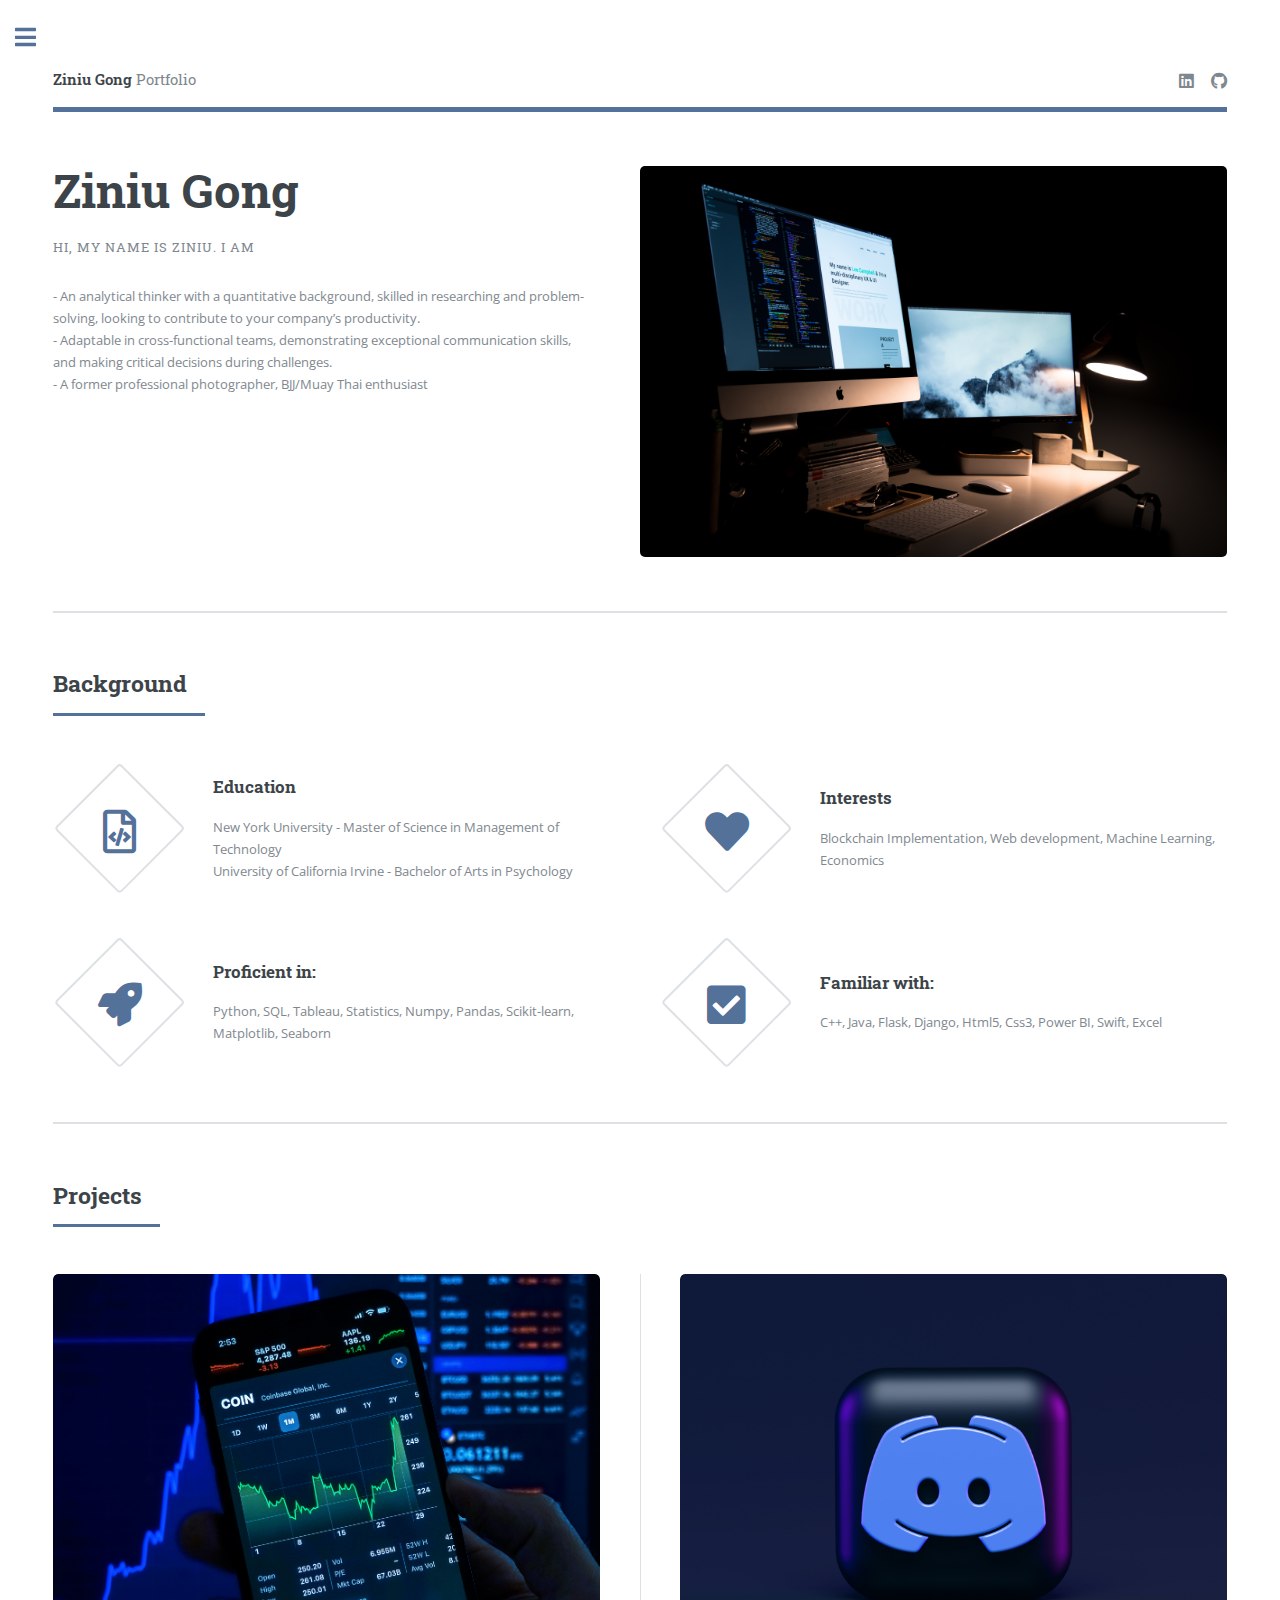
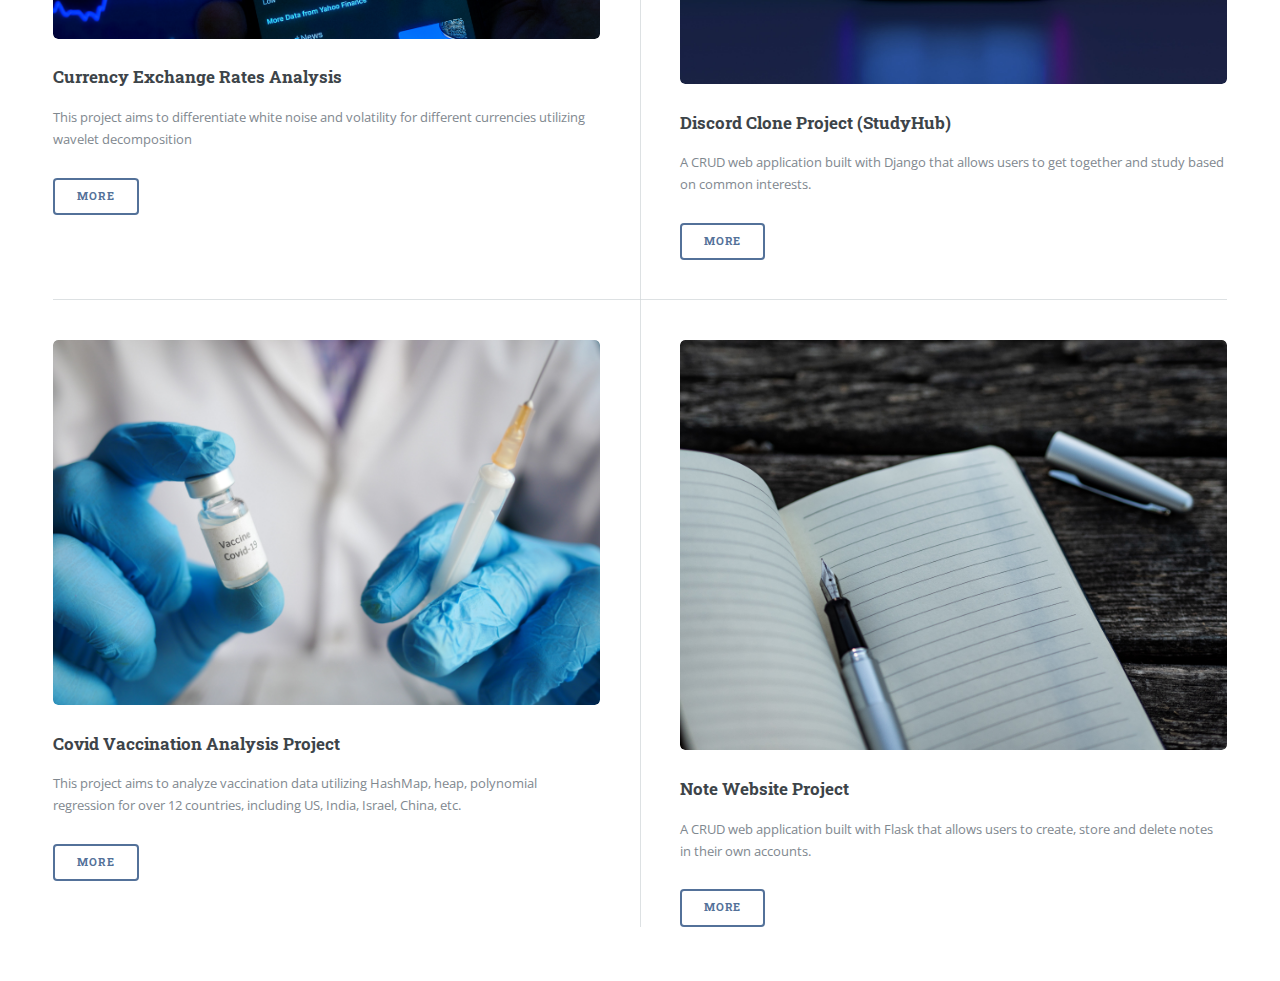
==== commit 0d80c4a9: "Update index.html" ====
--- a/index.html
+++ b/index.html
@@ -97,7 +97,7 @@
 							<!-- Section -->
 								<section>
 									<header class="major">
-										<h2>Ipsum sed dolor</h2>
+										<h2>Projects</h2>
 									</header>
 									<div class="posts">
 										<article>
@@ -110,7 +110,7 @@
 										</article>
 										<article>
 											<a href="project_dis.html" class="image"><img src="images/dis.jpg" alt="" /></a>
-											<h3>Discord Clone Project (StudyHub</h3>
+											<h3>Discord Clone Project (StudyHub)</h3>
 											<p>A CRUD web application built with Django that allows users to get together and study based on common interests.
 												<ul class="actions">
 												<li><a href="project_dis.html" class="button">More</a></li>
@@ -118,7 +118,7 @@
 										</article>
 										<article>
 											<a href="project_vac.html" class="image"><img src="images/vac.jpg" alt="" /></a>
-											<h3>Covid Vaccination Analysis Projec</h3>
+											<h3>Covid Vaccination Analysis Project</h3>
 											<p>This project aims to analyze vaccination data utilizing HashMap, heap, polynomial regression for over 12 countries, including US, India, Israel, China, etc. 
 												<ul class="actions">
 												<li><a href="project_vac.html" class="button">More</a></li>
@@ -221,4 +221,4 @@
 			<script src="assets/js/main.js"></script>
 
 	</body>
-</html>+</html>
